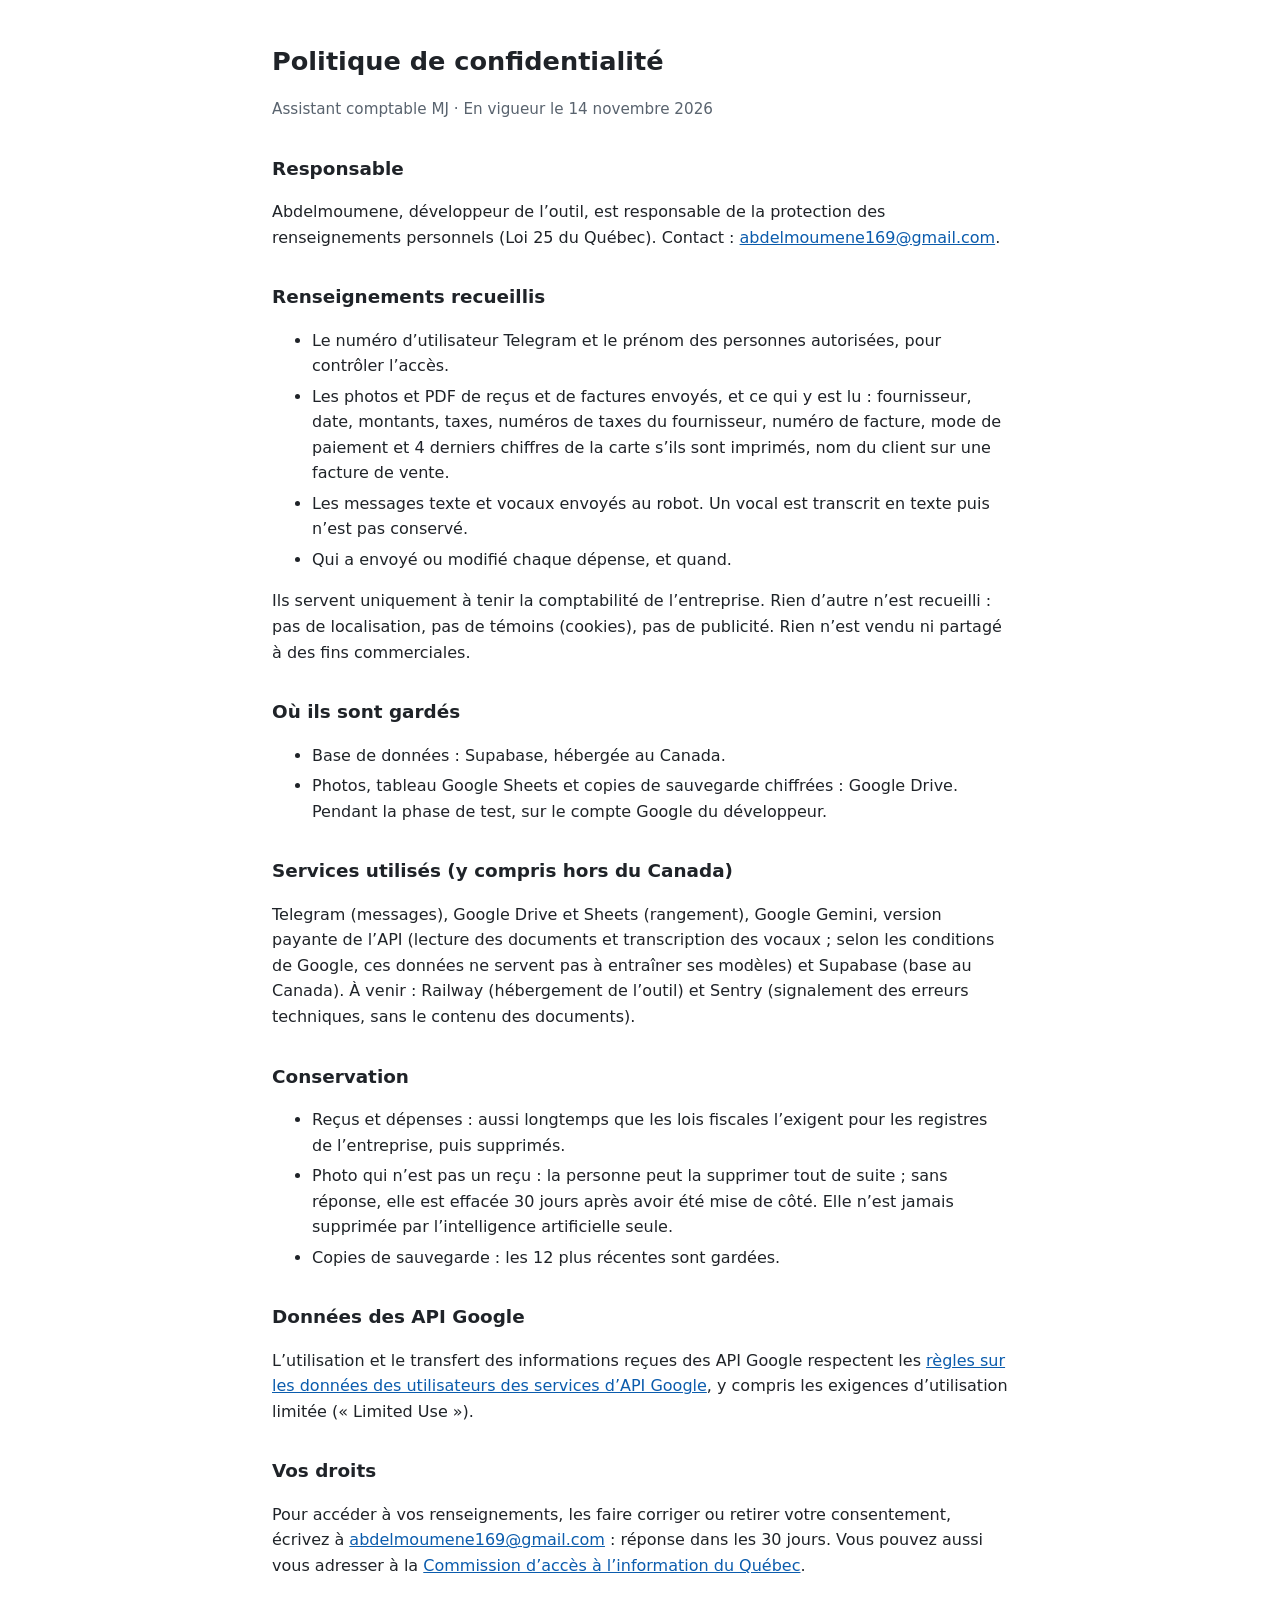
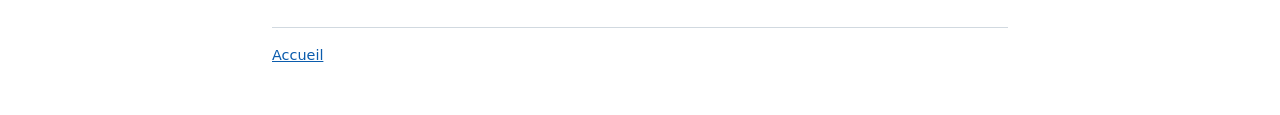
==== confidentialite.html @ fe481924 "Pages publiques de l'Assistant comptable MJ (accueil et confidentialité)" ====
<!doctype html>
<html lang="fr-CA">
<head>
<meta charset="utf-8">
<meta name="viewport" content="width=device-width, initial-scale=1">
<title>Confidentialité – Assistant comptable MJ</title>
<link rel="stylesheet" href="style.css">
</head>
<body>
<h1>Politique de confidentialité</h1>
<p class="meta">Assistant comptable MJ · En vigueur le 14 novembre 2026</p>

<h2>Responsable</h2>
<p>Abdelmoumene, développeur de l’outil, est responsable de la protection des renseignements personnels (Loi 25 du Québec). Contact : <a href="mailto:abdelmoumene169@gmail.com">abdelmoumene169@gmail.com</a>.</p>

<h2>Renseignements recueillis</h2>
<ul>
<li>Le numéro d’utilisateur Telegram et le prénom des personnes autorisées, pour contrôler l’accès.</li>
<li>Les photos et PDF de reçus et de factures envoyés, et ce qui y est lu : fournisseur, date, montants, taxes, numéros de taxes du fournisseur, numéro de facture, mode de paiement et 4 derniers chiffres de la carte s’ils sont imprimés, nom du client sur une facture de vente.</li>
<li>Les messages texte et vocaux envoyés au robot. Un vocal est transcrit en texte puis n’est pas conservé.</li>
<li>Qui a envoyé ou modifié chaque dépense, et quand.</li>
</ul>
<p>Ils servent uniquement à tenir la comptabilité de l’entreprise. Rien d’autre n’est recueilli : pas de localisation, pas de témoins (cookies), pas de publicité. Rien n’est vendu ni partagé à des fins commerciales.</p>

<h2>Où ils sont gardés</h2>
<ul>
<li>Base de données : Supabase, hébergée au Canada.</li>
<li>Photos, tableau Google Sheets et copies de sauvegarde chiffrées : Google Drive. Pendant la phase de test, sur le compte Google du développeur.</li>
</ul>

<h2>Services utilisés (y compris hors du Canada)</h2>
<p>Telegram (messages), Google Drive et Sheets (rangement), Google Gemini, version payante de l’API (lecture des documents et transcription des vocaux ; selon les conditions de Google, ces données ne servent pas à entraîner ses modèles) et Supabase (base au Canada). À venir : Railway (hébergement de l’outil) et Sentry (signalement des erreurs techniques, sans le contenu des documents).</p>

<h2>Conservation</h2>
<ul>
<li>Reçus et dépenses : aussi longtemps que les lois fiscales l’exigent pour les registres de l’entreprise, puis supprimés.</li>
<li>Photo qui n’est pas un reçu : la personne peut la supprimer tout de suite ; sans réponse, elle est effacée 30 jours après avoir été mise de côté. Elle n’est jamais supprimée par l’intelligence artificielle seule.</li>
<li>Copies de sauvegarde : les 12 plus récentes sont gardées.</li>
</ul>

<h2>Données des API Google</h2>
<p>L’utilisation et le transfert des informations reçues des API Google respectent les <a href="https://developers.google.com/terms/api-services-user-data-policy">règles sur les données des utilisateurs des services d’API Google</a>, y compris les exigences d’utilisation limitée (« Limited Use »).</p>

<h2>Vos droits</h2>
<p>Pour accéder à vos renseignements, les faire corriger ou retirer votre consentement, écrivez à <a href="mailto:abdelmoumene169@gmail.com">abdelmoumene169@gmail.com</a> : réponse dans les 30 jours. Vous pouvez aussi vous adresser à la <a href="https://www.cai.gouv.qc.ca/">Commission d’accès à l’information du Québec</a>.</p>

<footer><a href="index.html">Accueil</a></footer>
</body>
</html>
---- style.css ----
body{font-family:system-ui,-apple-system,"Segoe UI",sans-serif;max-width:46rem;margin:0 auto;padding:1.5rem 1rem 3rem;line-height:1.6;color:#1f2328;background:#fff}
h1{font-size:1.6rem;margin-bottom:.25rem}h2{font-size:1.15rem;margin-top:2rem}
.meta{color:#59636e;font-size:.95rem}a{color:#0b5cad}li{margin:.3rem 0}
footer{margin-top:3rem;border-top:1px solid #d1d9e0;padding-top:1rem;font-size:.9rem;color:#59636e}
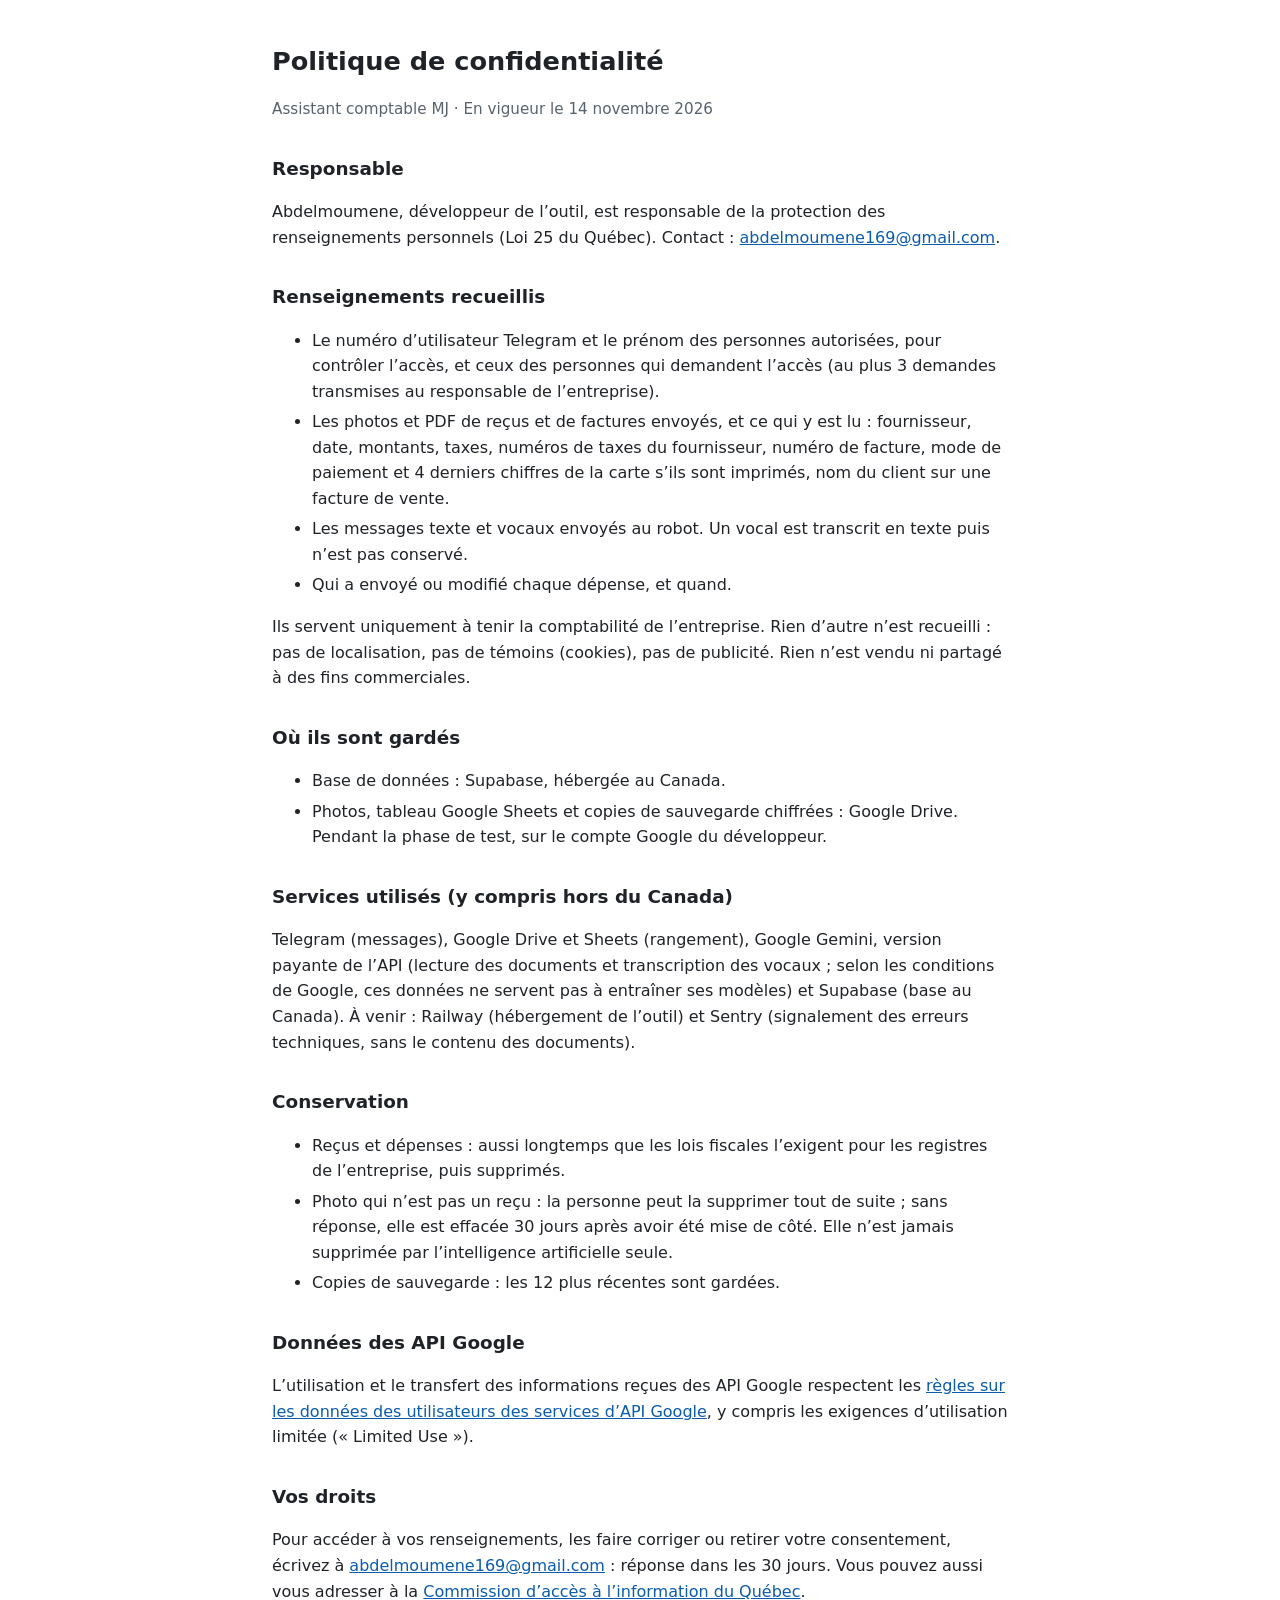
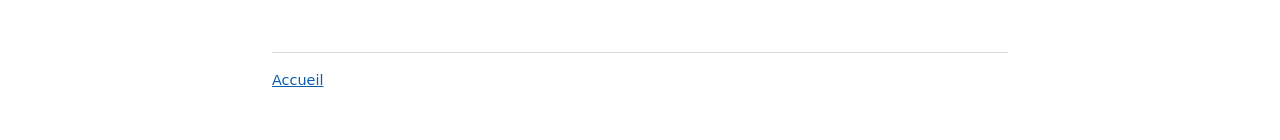
==== commit dbd81861: "Confidentialité : demandes d'accès" ====
--- a/confidentialite.html
+++ b/confidentialite.html
@@ -15,7 +15,7 @@
 
 <h2>Renseignements recueillis</h2>
 <ul>
-<li>Le numéro d’utilisateur Telegram et le prénom des personnes autorisées, pour contrôler l’accès.</li>
+<li>Le numéro d’utilisateur Telegram et le prénom des personnes autorisées, pour contrôler l’accès, et ceux des personnes qui demandent l’accès (au plus 3 demandes transmises au responsable de l’entreprise).</li>
 <li>Les photos et PDF de reçus et de factures envoyés, et ce qui y est lu : fournisseur, date, montants, taxes, numéros de taxes du fournisseur, numéro de facture, mode de paiement et 4 derniers chiffres de la carte s’ils sont imprimés, nom du client sur une facture de vente.</li>
 <li>Les messages texte et vocaux envoyés au robot. Un vocal est transcrit en texte puis n’est pas conservé.</li>
 <li>Qui a envoyé ou modifié chaque dépense, et quand.</li>
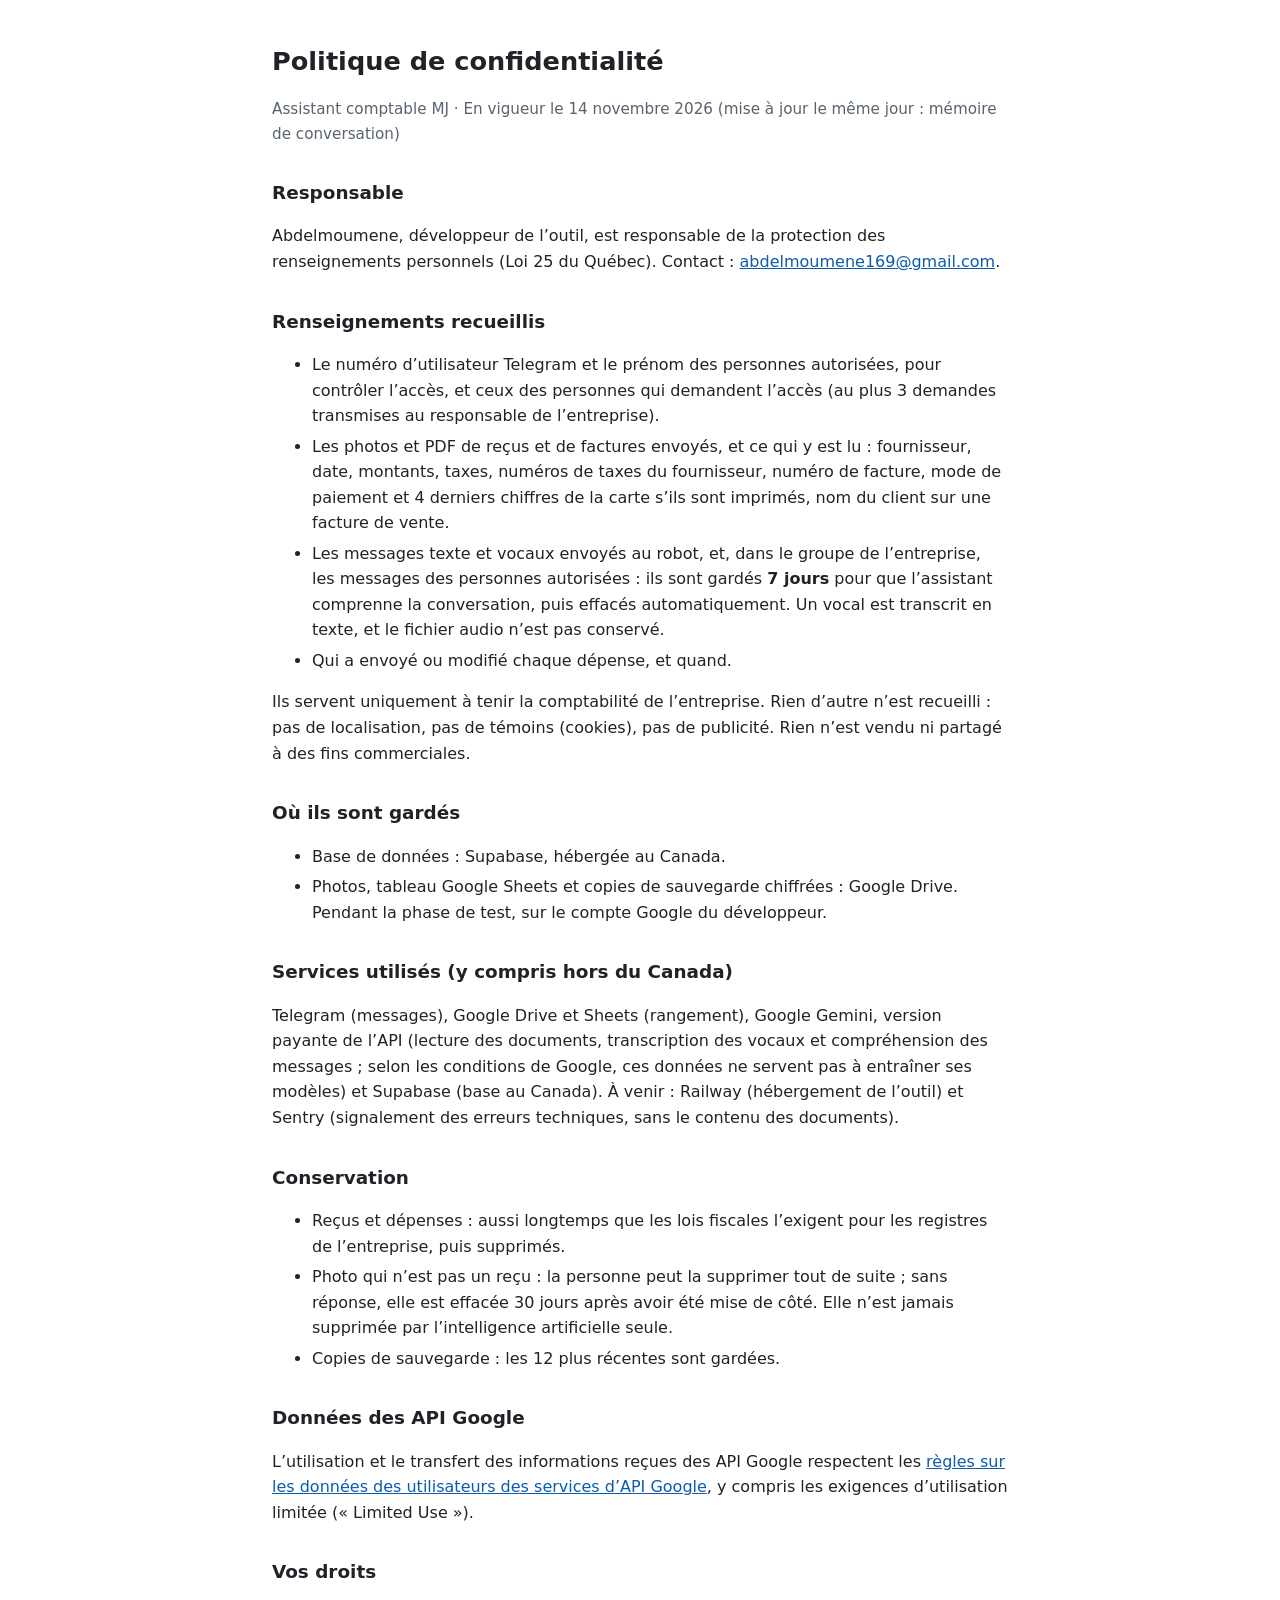
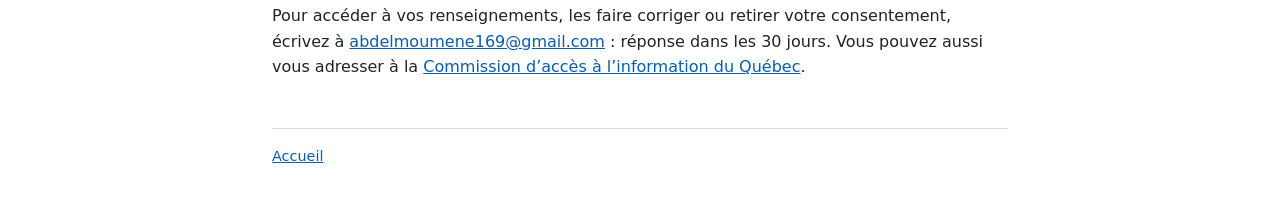
==== commit c536ce51: "Confidentialité : mémoire de conversation de 7 jours" ====
--- a/confidentialite.html
+++ b/confidentialite.html
@@ -8,7 +8,7 @@
 </head>
 <body>
 <h1>Politique de confidentialité</h1>
-<p class="meta">Assistant comptable MJ · En vigueur le 14 novembre 2026</p>
+<p class="meta">Assistant comptable MJ · En vigueur le 14 novembre 2026 (mise à jour le même jour : mémoire de conversation)</p>
 
 <h2>Responsable</h2>
 <p>Abdelmoumene, développeur de l’outil, est responsable de la protection des renseignements personnels (Loi 25 du Québec). Contact : <a href="mailto:abdelmoumene169@gmail.com">abdelmoumene169@gmail.com</a>.</p>
@@ -17,7 +17,7 @@
 <ul>
 <li>Le numéro d’utilisateur Telegram et le prénom des personnes autorisées, pour contrôler l’accès, et ceux des personnes qui demandent l’accès (au plus 3 demandes transmises au responsable de l’entreprise).</li>
 <li>Les photos et PDF de reçus et de factures envoyés, et ce qui y est lu : fournisseur, date, montants, taxes, numéros de taxes du fournisseur, numéro de facture, mode de paiement et 4 derniers chiffres de la carte s’ils sont imprimés, nom du client sur une facture de vente.</li>
-<li>Les messages texte et vocaux envoyés au robot. Un vocal est transcrit en texte puis n’est pas conservé.</li>
+<li>Les messages texte et vocaux envoyés au robot, et, dans le groupe de l’entreprise, les messages des personnes autorisées : ils sont gardés <strong>7 jours</strong> pour que l’assistant comprenne la conversation, puis effacés automatiquement. Un vocal est transcrit en texte, et le fichier audio n’est pas conservé.</li>
 <li>Qui a envoyé ou modifié chaque dépense, et quand.</li>
 </ul>
 <p>Ils servent uniquement à tenir la comptabilité de l’entreprise. Rien d’autre n’est recueilli : pas de localisation, pas de témoins (cookies), pas de publicité. Rien n’est vendu ni partagé à des fins commerciales.</p>
@@ -29,7 +29,7 @@
 </ul>
 
 <h2>Services utilisés (y compris hors du Canada)</h2>
-<p>Telegram (messages), Google Drive et Sheets (rangement), Google Gemini, version payante de l’API (lecture des documents et transcription des vocaux ; selon les conditions de Google, ces données ne servent pas à entraîner ses modèles) et Supabase (base au Canada). À venir : Railway (hébergement de l’outil) et Sentry (signalement des erreurs techniques, sans le contenu des documents).</p>
+<p>Telegram (messages), Google Drive et Sheets (rangement), Google Gemini, version payante de l’API (lecture des documents, transcription des vocaux et compréhension des messages ; selon les conditions de Google, ces données ne servent pas à entraîner ses modèles) et Supabase (base au Canada). À venir : Railway (hébergement de l’outil) et Sentry (signalement des erreurs techniques, sans le contenu des documents).</p>
 
 <h2>Conservation</h2>
 <ul>
